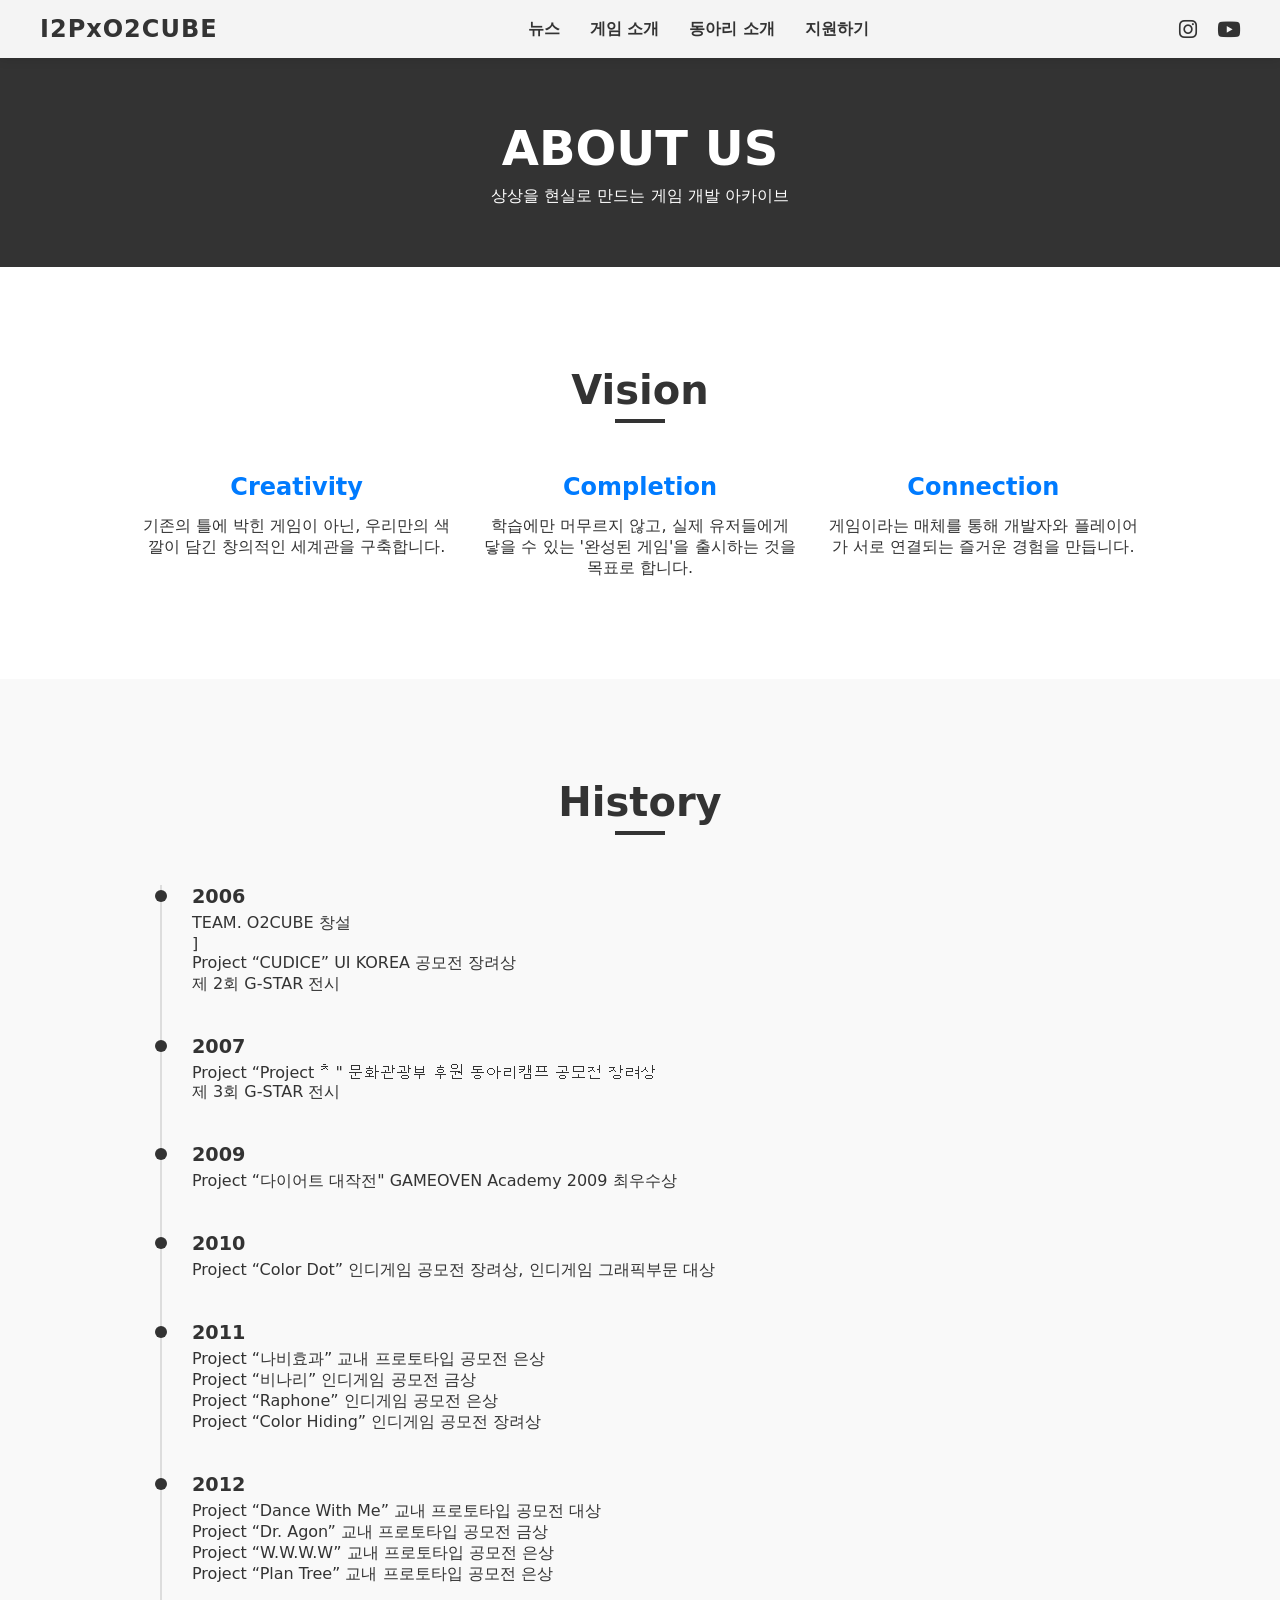
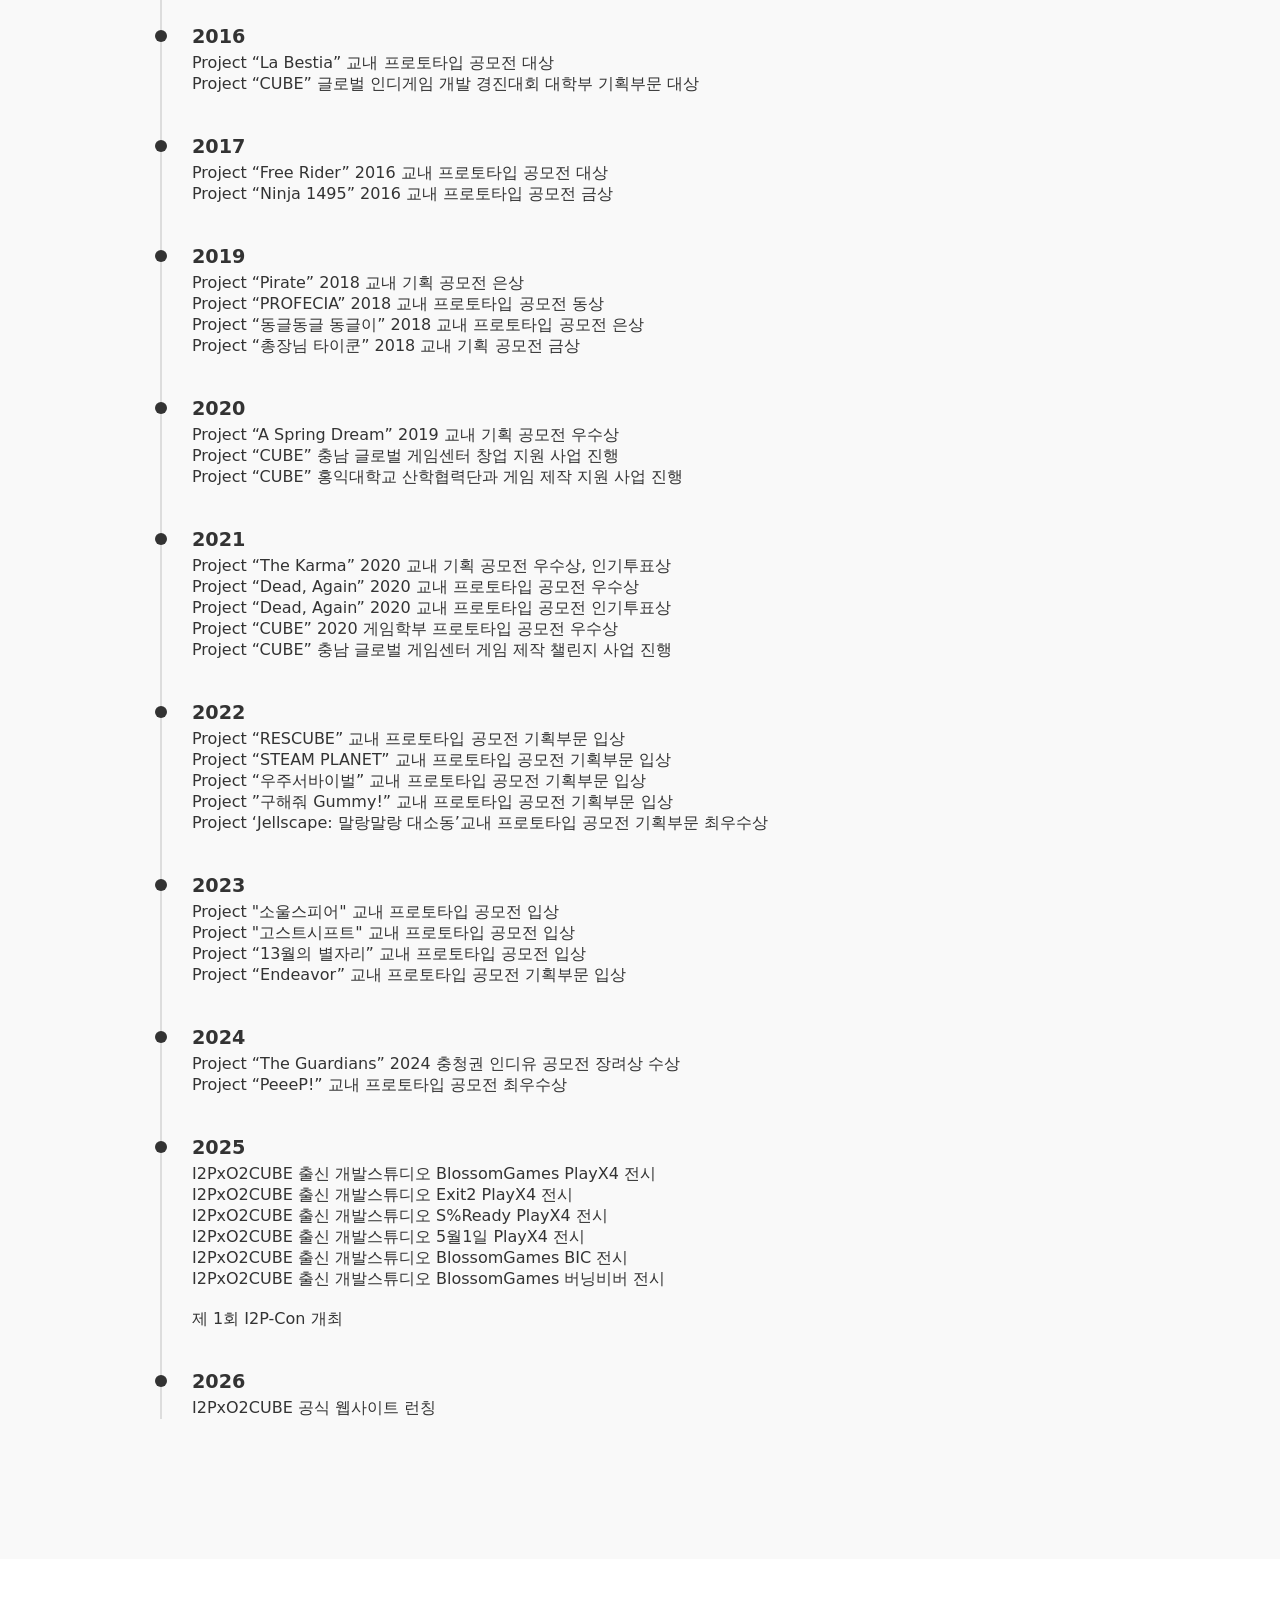
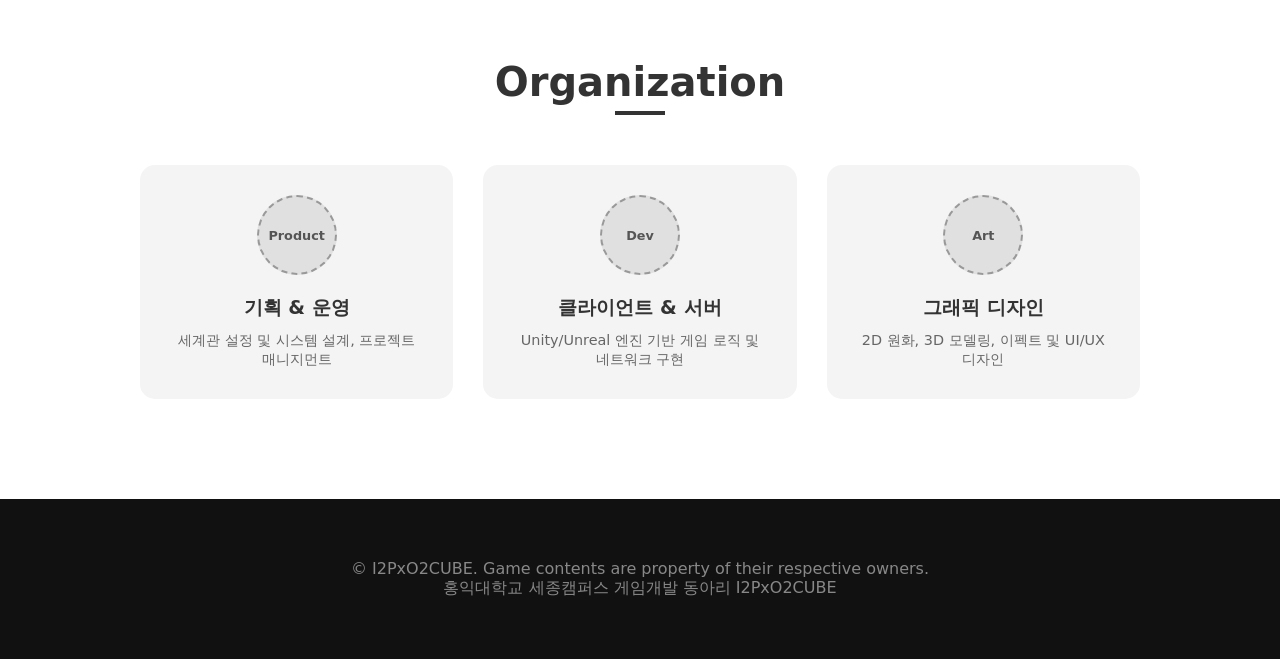
==== about.html @ 40e36ed2 "ver 1.0.0 첫 커밋 ㅎㅎ 야옹~ ฅ^•ﻌ•^ฅ" ====
<!DOCTYPE html>
<html lang="ko">
<head>
    <link rel="stylesheet" href="https://cdnjs.cloudflare.com/ajax/libs/font-awesome/6.4.0/css/all.min.css">
    <meta charset="UTF-8">
    <meta name="viewport" content="width=device-width, initial-scale=1.0">
    <title>I2PxO2CUBE - 동아리 소개</title>
    <link rel="stylesheet" href="style.css">
</head>
<body>

    <header id="main-header" class="scrolled">
        <div class="logo"><a href="index.html">I2PxO2CUBE</a></div>
        <ul class="gnb">
            <li><a href="news.html">뉴스</a></li>
            <li><a href="games.html">게임 소개</a></li>
            <li><a href="about.html" class="active">동아리 소개</a></li>
            <li><a href="apply.html">지원하기</a></li>
        </ul>
        <div class="user-menu">
            <a href="https://www.instagram.com/i2p_o2cube/" target="_blank" class="sns-icon">
                    <i class="fa-brands fa-instagram"></i>
                </a>
                <a href="https://www.youtube.com/@I2PXO2CUBE" target="_blank" class="sns-icon">
                    <i class="fa-brands fa-youtube"></i>
                </a>
            </div>
    </header>

    <div class="page-header about-bg">
        <h1>ABOUT US</h1>
        <p>상상을 현실로 만드는 게임 개발 아카이브</p>
    </div>

    <section class="about-section">
        <div class="about-container">
            <h2 class="sub-title">Vision</h2>
            <div class="vision-box">
                <div class="vision-item">
                    <h3>Creativity</h3>
                    <p>기존의 틀에 박힌 게임이 아닌, 우리만의 색깔이 담긴 창의적인 세계관을 구축합니다.</p>
                </div>
                <div class="vision-item">
                    <h3>Completion</h3>
                    <p>학습에만 머무르지 않고, 실제 유저들에게 닿을 수 있는 '완성된 게임'을 출시하는 것을 목표로 합니다.</p>
                </div>
                <div class="vision-item">
                    <h3>Connection</h3>
                    <p>게임이라는 매체를 통해 개발자와 플레이어가 서로 연결되는 즐거운 경험을 만듭니다.</p>
                </div>
            </div>
        </div>
    </section>

    <section class="about-section gray-bg">
        <div class="about-container">
            <h2 class="sub-title">History</h2>
            <div class="timeline">
                <div class="history-item">
                    <span class="year">2006</span>
                    <p>TEAM. O2CUBE 창설</p>]
                    <p>Project “CUDICE” UI KOREA 공모전 장려상</p>
                    <p>제 2회 G-STAR 전시</p>
                </div>
                <div class="history-item">
                    <span class="year">2007</span>
                    <p>Project “Project ᄎ" 문화관광부 후원 동아리캠프 공모전 장려상</p>
                    <p>제 3회 G-STAR 전시</p>
                </div>
                <div class="history-item">
                    <span class="year">2009</span>
                    <p>Project “다이어트 대작전" GAMEOVEN Academy 2009 최우수상</p>
                </div>
                <div class="history-item">
                    <span class="year">2010</span>
                    <p>Project “Color Dot” 인디게임 공모전 장려상, 인디게임 그래픽부문 대상</p>
                </div>
                <div class="history-item">
                    <span class="year">2011</span>
                    <p>Project “나비효과” 교내 프로토타입 공모전 은상</p>
                    <p>Project “비나리” 인디게임 공모전 금상</p>
                    <p>Project “Raphone” 인디게임 공모전 은상</p>
                    <p>Project “Color Hiding” 인디게임 공모전 장려상</p>
                </div>
                <div class="history-item">
                    <span class="year">2012</span>
                    <p>Project “Dance With Me” 교내 프로토타입 공모전 대상</p>
                    <p>Project “Dr. Agon” 교내 프로토타입 공모전 금상</p>
                    <p>Project “W.W.W.W” 교내 프로토타입 공모전 은상</p>
                    <p>Project “Plan Tree” 교내 프로토타입 공모전 은상</p>
                </div>
                <div class="history-item">
                    <span class="year">2016</span>
                    <p>Project “La Bestia” 교내 프로토타입 공모전 대상</p>
                    <p>Project “CUBE” 글로벌 인디게임 개발 경진대회 대학부 기획부문 대상</p>
                </div>
                <div class="history-item">
                    <span class="year">2017</span>
                    <p>Project “Free Rider” 2016 교내 프로토타입 공모전 대상</p>
                    <p>Project “Ninja 1495” 2016 교내 프로토타입 공모전 금상</p>
                </div>
                <div class="history-item">
                    <span class="year">2019</span>
                    <p>Project “Pirate” 2018 교내 기획 공모전 은상</p>
                    <p>Project “PROFECIA” 2018 교내 프로토타입 공모전 동상</p>
                    <p>Project “동글동글 동글이” 2018 교내 프로토타입 공모전 은상</p>
                    <p>Project “총장님 타이쿤” 2018 교내 기획 공모전 금상</p>
                </div>
                <div class="history-item">
                    <span class="year">2020</span>
                    <p>Project “A Spring Dream” 2019 교내 기획 공모전 우수상</p>
                    <p>Project “CUBE” 충남 글로벌 게임센터 창업 지원 사업 진행</p>
                    <p>Project “CUBE” 홍익대학교 산학협력단과 게임 제작 지원 사업 진행</p>
                </div>
                <div class="history-item">
                    <span class="year">2021</span>
                    <p>Project “The Karma” 2020 교내 기획 공모전 우수상, 인기투표상</p>
                    <p>Project “Dead, Again” 2020 교내 프로토타입 공모전 우수상</p>
                    <p>Project “Dead, Again” 2020 교내 프로토타입 공모전 인기투표상</p>
                    <p>Project “CUBE” 2020 게임학부 프로토타입 공모전 우수상</p>
                    <p>Project “CUBE” 충남 글로벌 게임센터 게임 제작 챌린지 사업 진행</p>
                </div>
                <div class="history-item">
                    <span class="year">2022</span>
                    <p>Project “RESCUBE” 교내 프로토타입 공모전 기획부문 입상</p>
                    <p>Project “STEAM PLANET” 교내 프로토타입 공모전 기획부문 입상</p>
                    <p>Project “우주서바이벌” 교내 프로토타입 공모전 기획부문 입상</p>
                    <p>Project ”구해줘 Gummy!” 교내 프로토타입 공모전 기획부문 입상</p>
                    <p>Project ‘Jellscape: 말랑말랑 대소동’교내 프로토타입 공모전 기획부문 최우수상</p>
                </div>
                <div class="history-item">
                    <span class="year">2023</span>
                    <p>Project "소울스피어" 교내 프로토타입 공모전 입상</p>
                    <p>Project "고스트시프트" 교내 프로토타입 공모전 입상</p>
                    <p>Project “13월의 별자리” 교내 프로토타입 공모전 입상</p>
                    <p>Project “Endeavor” 교내 프로토타입 공모전 기획부문 입상</p>
                </div>
                <div class="history-item">
                    <span class="year">2024</span>
                    <p>Project “The Guardians” 2024 충청권 인디유 공모전 장려상 수상</p>
                    <p>Project “PeeeP!” 교내 프로토타입 공모전 최우수상</p>
                </div>
                <div class="history-item">
                    <span class="year">2025</span>
                    <p>I2PxO2CUBE 출신 개발스튜디오 BlossomGames PlayX4 전시</p>
                    <p>I2PxO2CUBE 출신 개발스튜디오 Exit2 PlayX4 전시</p>
                    <p>I2PxO2CUBE 출신 개발스튜디오 S%Ready PlayX4 전시</p>
                    <p>I2PxO2CUBE 출신 개발스튜디오 5월1일 PlayX4 전시</p>
                    <p>I2PxO2CUBE 출신 개발스튜디오 BlossomGames BIC 전시</p>
                    <p>I2PxO2CUBE 출신 개발스튜디오 BlossomGames 버닝비버 전시</p>
                    <br>
                    <p>제 1회 I2P-Con 개최</p>
                </div>
                <div class="history-item">
                    <span class="year">2026</span>
                    <p>I2PxO2CUBE 공식 웹사이트 런칭</p>
                </div>
            </div>
        </div>
    </section>

    <section class="about-section">
        <div class="about-container">
            <h2 class="sub-title">Organization</h2>
            <div class="team-grid">
                <div class="team-card">
                    <div class="img-placeholder team-img">Product</div>
                    <h4>기획 & 운영</h4>
                    <p>세계관 설정 및 시스템 설계, 프로젝트 매니지먼트</p>
                </div>
                <div class="team-card">
                    <div class="img-placeholder team-img">Dev</div>
                    <h4>클라이언트 & 서버</h4>
                    <p>Unity/Unreal 엔진 기반 게임 로직 및 네트워크 구현</p>
                </div>
                <div class="team-card">
                    <div class="img-placeholder team-img">Art</div>
                    <h4>그래픽 디자인</h4>
                    <p>2D 원화, 3D 모델링, 이펙트 및 UI/UX 디자인</p>
                </div>
            </div>
        </div>
    </section>

    <footer>
        <p>&copy; I2PxO2CUBE. Game contents are property of their respective owners.</p>
        <p>홍익대학교 세종캠퍼스 게임개발 동아리 I2PxO2CUBE</p>
    </footer>

    <script src="script.js"></script>
</body>
</html>
---- style.css ----
/* [기본 설정: 폰트와 여백 초기화] */
* {
    margin: 0;
    padding: 0;
    box-sizing: border-box;
    font-family: 'Pretendard', -apple-system, BlinkMacSystemFont, system-ui, Roboto, sans-serif;
}

body {
    background-color: #f4f4f4;
    color: #333;
    overflow-x: hidden;
}

a { text-decoration: none; color: inherit; }
ul { list-style: none; }

/* [유틸리티: 이미지 홀더 스타일] */
.img-placeholder {
    background-color: #e0e0e0;
    border: 2px dashed #999;
    color: #555;
    display: flex;
    justify-content: center;
    align-items: center;
    text-align: center;
    font-weight: bold;
    font-size: 1.1rem;
    position: relative;
    overflow: hidden;
}

/* [헤더 네비게이션] */
header {
    position: fixed;
    top: 0;
    left: 0;
    width: 100%;
    padding: 20px 40px;
    z-index: 1000;
    display: flex;
    justify-content: space-between;
    align-items: center;
    transition: all 0.3s ease;
    color: white; /* 초기 상태: 흰색 글씨 */
}

/* 스크롤 되었을 때 JS가 붙여줄 클래스 */
header.scrolled {
    background-color: rgba(255, 255, 255, 0.95);
    color: #333; /* 스크롤 후: 검은 글씨 */
    box-shadow: 0 2px 10px rgba(0,0,0,0.1);
    padding: 15px 40px;
}

.logo {
    font-size: 1.5rem;
    font-weight: 900;
    letter-spacing: 1px;
}

.gnb {
    display: flex;
    gap: 30px;
}

.gnb li a {
    font-weight: 600;
    font-size: 1rem;
    transition: opacity 0.3s;
}
.gnb li a:hover { opacity: 0.7; }

/* [메인 히어로 섹션] */
.hero-section {
    width: 100%;
    aspect-ratio: 1920 / 1080;
    height: 100vh;
    position: relative;
}

.hero-bg {
    width: 100%;
    height: 100%;
    background-color: #333; /* 임시 배경색 */
    border: none;
}

.hero-content {
    position: absolute;
    bottom: 100px;
    left: 60px;
    color: white;
    text-shadow: 0 2px 10px rgba(0,0,0,0.5);
    z-index: 10;
}

.hero-title {
    font-size: 4rem;
    font-weight: 800;
    margin-bottom: 20px;
    line-height: 1.1;
}

.hero-desc {
    font-size: 1.5rem;
    margin-bottom: 40px;
    font-weight: 300;
}

/* [뉴스 섹션] */
.news-section {
    padding: 80px 60px;
    max-width: 1400px;
    margin: 0 auto;
}

.section-header {
    display: flex;
    justify-content: space-between;
    align-items: flex-end;
    margin-bottom: 40px;
}

.section-title {
    font-size: 2.5rem;
    font-weight: 700;
}

.more-btn {
    font-size: 1rem;
    font-weight: 600;
    border-bottom: 2px solid currentColor;
    padding-bottom: 2px;
}

.news-grid {
    display: grid;
    grid-template-columns: repeat(3, 1fr);
    gap: 30px;
}

.news-card {
    background: white;
    border-radius: 12px;
    overflow: hidden;
    box-shadow: 0 4px 15px rgba(0,0,0,0.05);
    transition: transform 0.3s;
    cursor: pointer;
}
.news-card:hover {
    transform: translateY(-10px);
}

.news-thumb {
    width: 100%;
    height: 200px;
}

.news-info {
    padding: 20px;
}

.news-cat {
    font-size: 0.8rem;
    color: #007bff;
    font-weight: 700;
    text-transform: uppercase;
    margin-bottom: 8px;
}

.news-title {
    font-size: 1.2rem;
    font-weight: 700;
    margin-bottom: 10px;
    line-height: 1.4;
}

.news-date {
    font-size: 0.9rem;
    color: #888;
}

/* [게임 쇼케이스 섹션] */
.games-section {
    background-color: #fff;
    padding: 80px 60px;
}

.games-slider {
    display: flex;
    gap: 20px;
    overflow-x: auto;
    padding-bottom: 20px;
}

.game-banner {
    min-width: 400px;
    height: 500px;
    border-radius: 16px;
    position: relative;
    flex-shrink: 0;
}

/* [푸터] */
footer {
    background-color: #111;
    color: #888;
    padding: 60px;
    text-align: center;
}

/* =========================================
   [뉴스 페이지 전용 스타일] (아래 내용을 추가하세요)
   ========================================= */

/* 페이지 상단 타이틀 영역 */
.page-header {
    background-color: #333; /* 임시 배경색 (나중에 이미지로 교체 가능) */
    color: white;
    padding: 120px 20px 60px; /* 헤더 높이만큼 위쪽 여백 */
    text-align: center;
}

.page-header h1 {
    font-size: 3rem;
    margin-bottom: 10px;
}

.news-container {
    max-width: 1000px;
    margin: 0 auto; /* 가운데 정렬 */
    padding: 60px 20px;
}

/* 탭 버튼 스타일 */
.news-tabs {
    display: flex;
    justify-content: center;
    gap: 10px;
    margin-bottom: 40px;
}

.tab-btn {
    padding: 10px 25px;
    border: 1px solid #ddd;
    background: white;
    border-radius: 30px;
    cursor: pointer;
    font-size: 1rem;
    font-weight: 600;
    transition: all 0.3s;
}

.tab-btn:hover {
    background-color: #f0f0f0;
}

/* 선택된 탭 강조 (파란색) */
.tab-btn.active {
    background-color: #333;
    color: white;
    border-color: #333;
}

/* 뉴스 리스트 스타일 */
.news-list {
    display: flex;
    flex-direction: column;
    gap: 20px;
}

.news-item {
    display: flex;
    background: white;
    border-radius: 12px;
    overflow: hidden;
    box-shadow: 0 2px 8px rgba(0,0,0,0.05);
    transition: transform 0.2s;
    cursor: pointer;
}

.news-item:hover {
    transform: translateY(-5px); /* 호버 시 살짝 뜸 */
}

.news-thumb-small {
    width: 280px;
    height: 180px;
    flex-shrink: 0; /* 이미지 크기 고정 */
}

.news-content {
    padding: 25px;
    display: flex;
    flex-direction: column;
    justify-content: center;
    flex-grow: 1;
}

.news-tag {
    font-size: 0.8rem;
    color: #007bff;
    font-weight: 700;
    margin-bottom: 5px;
}

.news-subject {
    font-size: 1.3rem;
    margin-bottom: 10px;
    color: #222;
}

.news-desc {
    color: #666;
    font-size: 0.95rem;
    margin-bottom: 15px;
    line-height: 1.4;
    /* 두 줄 이상 넘어가면 ... 처리 */
    overflow: hidden;
    text-overflow: ellipsis;
    display: -webkit-box;
    /*-webkit-line-clamp: 2;*/
    -webkit-box-orient: vertical;
}

.news-date {
    font-size: 0.85rem;
    color: #999;
    margin-top: auto; /* 날짜를 바닥에 붙임 */
}

/* 모바일 대응 (화면이 작아지면 세로로 배치) */
@media (max-width: 768px) {
    .news-item {
        flex-direction: column;
    }
    .news-thumb-small {
        width: 100%;
        height: 200px;
    }
}

/* =========================================
   [게임 소개 페이지 전용 스타일]
   ========================================= */

.games-container {
    max-width: 1200px;
    margin: 0 auto;
    padding: 80px 20px;
    display: flex;
    flex-direction: column;
    gap: 100px; /* 카드 사이 간격 */
}

.game-big-card {
    display: flex;
    align-items: center;
    gap: 50px;
    background: white;
    border-radius: 20px;
    overflow: hidden;
    padding: 40px;
    box-shadow: 0 10px 30px rgba(0,0,0,0.05);
}

/* 짝수 번째 카드는 좌우 반전 (호요버스 스타일) */
.game-big-card.reverse {
    flex-direction: row-reverse;
}

.game-card-img {
    /* 사용자가 선호하는 세로 크기를 유지하기 위해 높이 지정 */
    height: 400px; 
    /* 16:9 비율에 맞춰 가로 길이를 자동 계산 */
    aspect-ratio: 16 / 9; 
    flex-shrink: 0; /* 비율 유지를 위해 크기가 줄어들지 않도록 설정 */
    overflow: hidden;
    border-radius: 15px;
    background-color: #eee;
}
.game-actual-img {
    width: 100%;
    height: 100%;
    object-fit: cover; /* 이미지가 비율에 맞게 꽉 차도록 설정 */
    object-position: center;
}
.game-card-info {
    flex: 1;
}

.game-card-tag {
    color: #007bff;
    font-weight: 800;
    font-size: 0.9rem;
    margin-bottom: 10px;
}

.game-card-title {
    font-size: 2.5rem;
    font-weight: 800;
    margin-bottom: 20px;
}

.game-card-desc {
    font-size: 1.1rem;
    color: #555;
    line-height: 1.6;
    margin-bottom: 30px;
}

/* 버튼 공통 스타일 */
.game-card-btns {
    display: flex;
    gap: 15px;
}

.btn-primary, .btn-secondary {
    padding: 12px 30px;
    border-radius: 5px;
    font-weight: 700;
    transition: 0.3s;
}

.btn-primary {
    background-color: #333;
    color: white;
}

.btn-primary:hover {
    background-color: #000;
}

.btn-secondary {
    border: 1px solid #333;
    color: #333;
}

.btn-secondary:hover {
    background-color: #f4f4f4;
}

/* 모바일 대응 */
@media (max-width: 968px) {
    .game-big-card, .game-big-card.reverse {
        flex-direction: column;
        padding: 20px;
    }
    .game-card-img {
        width: 100%;
        height: 250px;
    }
}

/* =========================================
   [동아리 소개 페이지 전용 스타일]
   ========================================= */

.about-section {
    padding: 100px 20px;
    background-color: white;
}

.about-container {
    max-width: 1000px;
    margin: 0 auto;
    text-align: center;
}

.sub-title {
    font-size: 2.5rem;
    font-weight: 800;
    margin-bottom: 60px;
    position: relative;
    display: inline-block;
}

.sub-title::after {
    content: '';
    position: absolute;
    bottom: -10px;
    left: 50%;
    transform: translateX(-50%);
    width: 50px;
    height: 4px;
    background-color: #333;
}

.gray-bg { background-color: #f9f9f9; }

/* 비전 아이템 */
.vision-box {
    display: grid;
    grid-template-columns: repeat(3, 1fr);
    gap: 30px;
}

.vision-item h3 {
    font-size: 1.5rem;
    margin-bottom: 15px;
    color: #007bff;
}

/* 타임라인 연혁 */
.timeline {
    text-align: left;
    border-left: 2px solid #ddd;
    padding-left: 30px;
    margin-left: 20px;
}

.history-item {
    margin-bottom: 40px;
    position: relative;
}

.history-item::before {
    content: '';
    position: absolute;
    left: -37px;
    top: 5px;
    width: 12px;
    height: 12px;
    background: #333;
    border-radius: 50%;
}

.year {
    font-weight: 900;
    font-size: 1.2rem;
    display: block;
    margin-bottom: 5px;
}

/* 팀 그리드 */
.team-grid {
    display: grid;
    grid-template-columns: repeat(3, 1fr);
    gap: 30px;
}

.team-card {
    background: #f4f4f4;
    padding: 30px;
    border-radius: 15px;
}

.team-img {
    width: 80px;
    height: 80px;
    border-radius: 50%;
    margin: 0 auto 20px;
    font-size: 0.8rem;
}

.team-card h4 {
    font-size: 1.2rem;
    margin-bottom: 10px;
}

.team-card p {
    font-size: 0.9rem;
    color: #666;
}

/* 모바일 대응 */
@media (max-width: 768px) {
    .vision-box, .team-grid {
        grid-template-columns: 1fr;
    }
}

/* =========================================
   [지원하기 페이지 전용 스타일]
   ========================================= */

.apply-container {
    padding: 80px 20px;
    background-color: #f4f7f9;
}

.apply-box {
    max-width: 800px;
    margin: 0 auto;
    background: white;
    padding: 50px;
    border-radius: 20px;
    box-shadow: 0 15px 40px rgba(0,0,0,0.08);
}

.form-section {
    margin-bottom: 40px;
}

.form-title {
    font-size: 1.5rem;
    font-weight: 700;
    margin-bottom: 20px;
    padding-bottom: 10px;
    border-bottom: 2px solid #eee;
}

.input-group {
    margin-bottom: 20px;
    display: flex;
    flex-direction: column;
    text-align: left;
}

.input-group label {
    font-weight: 600;
    margin-bottom: 8px;
    font-size: 0.95rem;
}

.input-group input, 
.input-group textarea {
    padding: 12px 15px;
    border: 1px solid #ddd;
    border-radius: 8px;
    font-size: 1rem;
    transition: border-color 0.3s;
}

.input-group input:focus, 
.input-group textarea:focus {
    outline: none;
    border-color: #007bff;
}

.input-row {
    display: grid;
    grid-template-columns: 1fr 1fr;
    gap: 20px;
}

/* 라디오 버튼 스타일 */
.radio-group {
    display: flex;
    gap: 20px;
}

.radio-item {
    cursor: pointer;
    display: flex;
    align-items: center;
    gap: 8px;
    font-weight: 500;
}

.submit-btn {
    width: 100%;
    padding: 18px;
    background-color: #333;
    color: white;
    border: none;
    border-radius: 10px;
    font-size: 1.1rem;
    font-weight: 700;
    cursor: pointer;
    transition: background 0.3s;
}

.submit-btn:hover {
    background-color: #000;
}
/* [뷰 전환 컨트롤 스타일] */
.view-controls {
    max-width: 1200px;
    margin: 30px auto 0;
    padding: 0 20px;
    display: flex;
    justify-content: flex-end; /* 오른쪽 정렬 */
}

.toggle-container {
    background: #e0e0e0;
    padding: 5px;
    border-radius: 10px;
    display: flex;
    gap: 5px;
}

.view-btn {
    padding: 8px 20px;
    border: none;
    background: transparent;
    border-radius: 7px;
    font-weight: 700;
    cursor: pointer;
    transition: all 0.3s;
}

.view-btn.active {
    background: white;
    box-shadow: 0 2px 5px rgba(0,0,0,0.1);
}

/* [간략 보기(그리드 모드) 전용 스타일] */
/* container에 grid-mode 클래스가 붙었을 때 적용됩니다 */
.games-container.grid-mode {
    display: grid;
    grid-template-columns: repeat(4, 1fr); /* 4열 구성 */
    gap: 20px;
    padding-top: 40px;
}

/* 그리드 모드일 때 카드의 변화 */
.games-container.grid-mode .game-big-card {
    flex-direction: column; /* 세로 배치 */
    padding: 0;
    gap: 0;
    background: white;
    border-radius: 12px;
    box-shadow: 0 4px 10px rgba(0,0,0,0.05);
    cursor: pointer;
}
/* [간략 보기] 그리드 모드 이미지 영역 */
.games-container.grid-mode .game-card-img {
    width: 100%;
    /* 가로 길이에 맞춰 세로를 1:1로 고정 */
    aspect-ratio: 1 / 1; 
    height: auto; /* 기존의 고정 height(350px)를 무효화 */
    border-radius: 12px 12px 0 0;
}
.games-container.grid-mode .game-card-info {
    padding: 15px;
}

.games-container.grid-mode .game-card-title {
    font-size: 1.1rem; /* 제목 크기 축소 */
    margin-bottom: 5px;
}

.games-container.grid-mode .game-card-desc,
.games-container.grid-mode .game-card-btns {
    display: none; /* 간략 보기에서는 설명과 버튼 숨김 (이미지 느낌 강조) */
}

/* [메인 뉴스 카드 스타일 보완] */
.news-thumb-wrapper {
    width: 100%;
    height: 200px;
    overflow: hidden;
    background-color: #eee;
}

.news-thumb-img {
    width: 100%;
    height: 100%;
    object-fit: cover; /* 이미지가 박스를 꽉 채우도록 */
    transition: transform 0.3s;
}

.news-card:hover .news-thumb-img {
    transform: scale(1.05); /* 호버 시 확대 효과 */
}

/* [메인 게임 슬라이더 스타일 보완] */
.game-banner {
    /* 기존 스타일 유지하되, relative 포지션 필수 */
    position: relative; 
    min-width: 300px; /* 슬라이더에서 최소 너비 */
    height: 450px;
    border-radius: 16px;
    overflow: hidden;
    cursor: pointer;
    flex-shrink: 0;
    margin-right: 20px; /* 카드 사이 간격 */
}

.game-banner-bg {
    width: 100%;
    height: 100%;
    object-fit: cover; /* 배경 이미지처럼 꽉 차게 */
    transition: transform 0.5s;
}

.game-banner:hover .game-banner-bg {
    transform: scale(1.03);
}

.game-overlay {
    position: absolute;
    bottom: 0;
    left: 0;
    width: 100%;
    padding: 30px 20px;
    background: linear-gradient(to top, rgba(0,0,0,0.9), transparent); /* 글씨 잘 보이게 그라데이션 */
    color: white;
    z-index: 2;
    pointer-events: none; /* 오버레이가 클릭 방해하지 않도록 */
}

.game-overlay h3 {
    font-size: 1.4rem;
    margin-bottom: 5px;
    font-weight: 700;
}

.game-overlay p {
    font-size: 0.9rem;
    opacity: 0.8;
}
/* 우측 상단 유저 메뉴 (SNS + 언어) 정렬 */
.user-menu {
    display: flex;
    align-items: center;
    gap: 20px; /* 아이콘 사이 간격 */
}

/* SNS 아이콘 스타일 */
.sns-icon {
    font-size: 1.3rem; /* 아이콘 크기 */
    color: inherit;    /* 부모(헤더) 색상 따라감 */
    transition: color 0.3s, transform 0.3s;
    display: flex;     /* 아이콘 수직 중앙 정렬 */
    align-items: center;
}

.sns-icon:hover {
    color: #ddd;         /* 마우스 올렸을 때 색상 */
    transform: scale(1.1); /* 살짝 커지는 효과 */
}
/* 모바일 대응 */
@media (max-width: 600px) {
    .apply-box { padding: 30px 20px; }
    .input-row { grid-template-columns: 1fr; }
    .radio-group { flex-direction: column; gap: 10px; }
}
/* 모바일에서는 2열로 변경 */
@media (max-width: 768px) {
    .games-container.grid-mode {
        grid-template-columns: repeat(2, 1fr);
    }
}
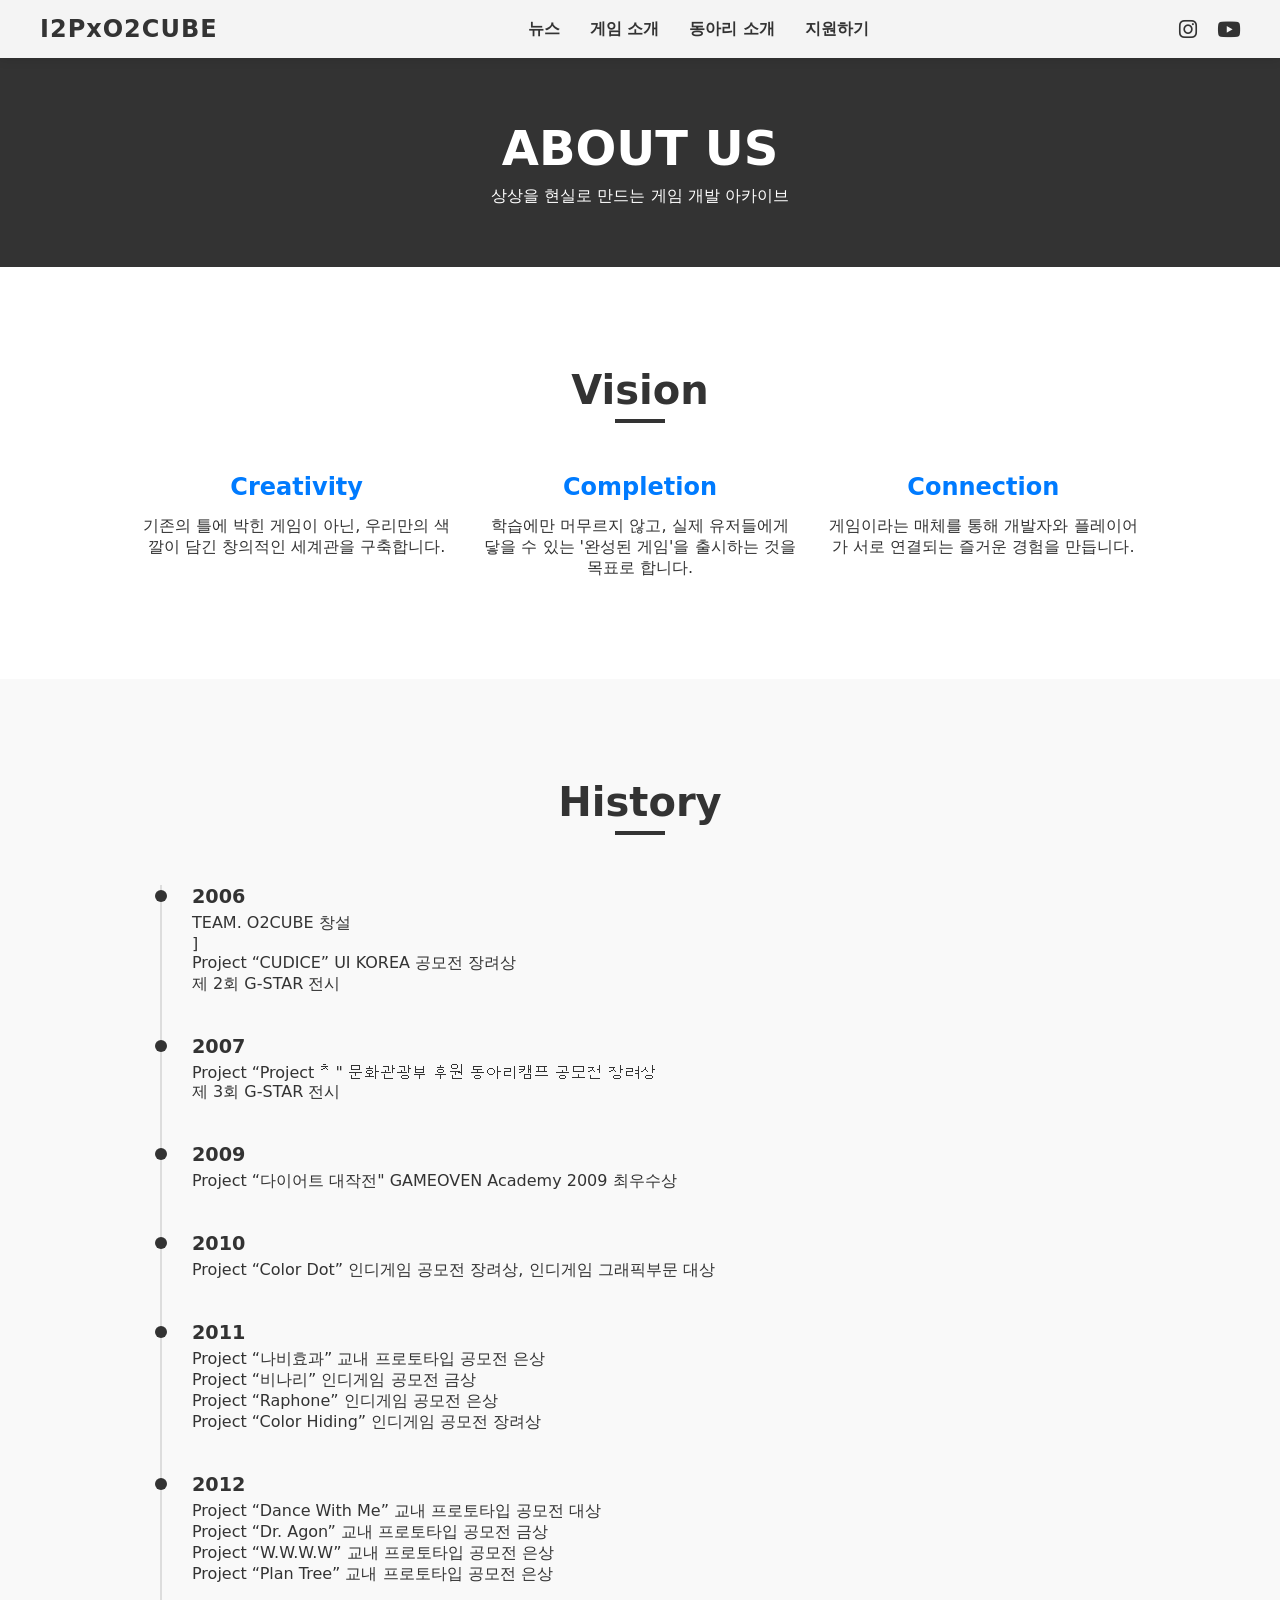
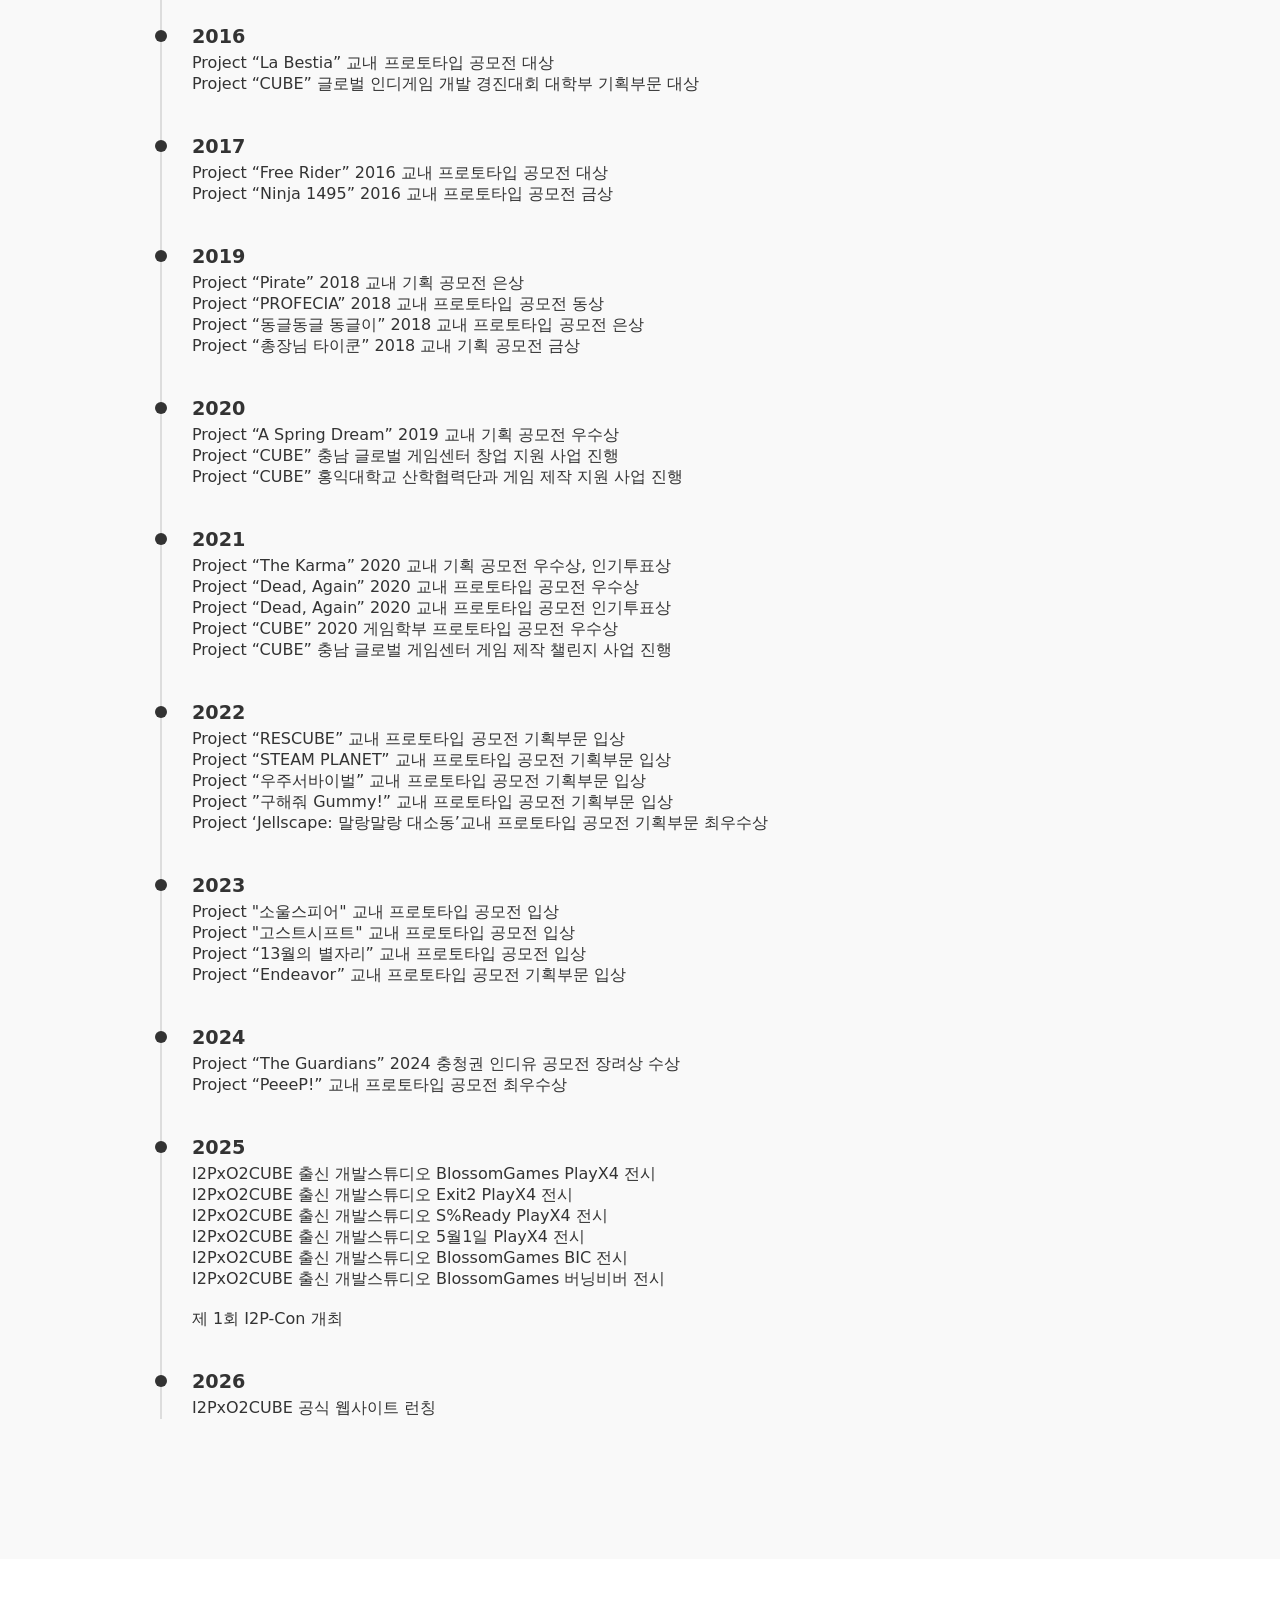
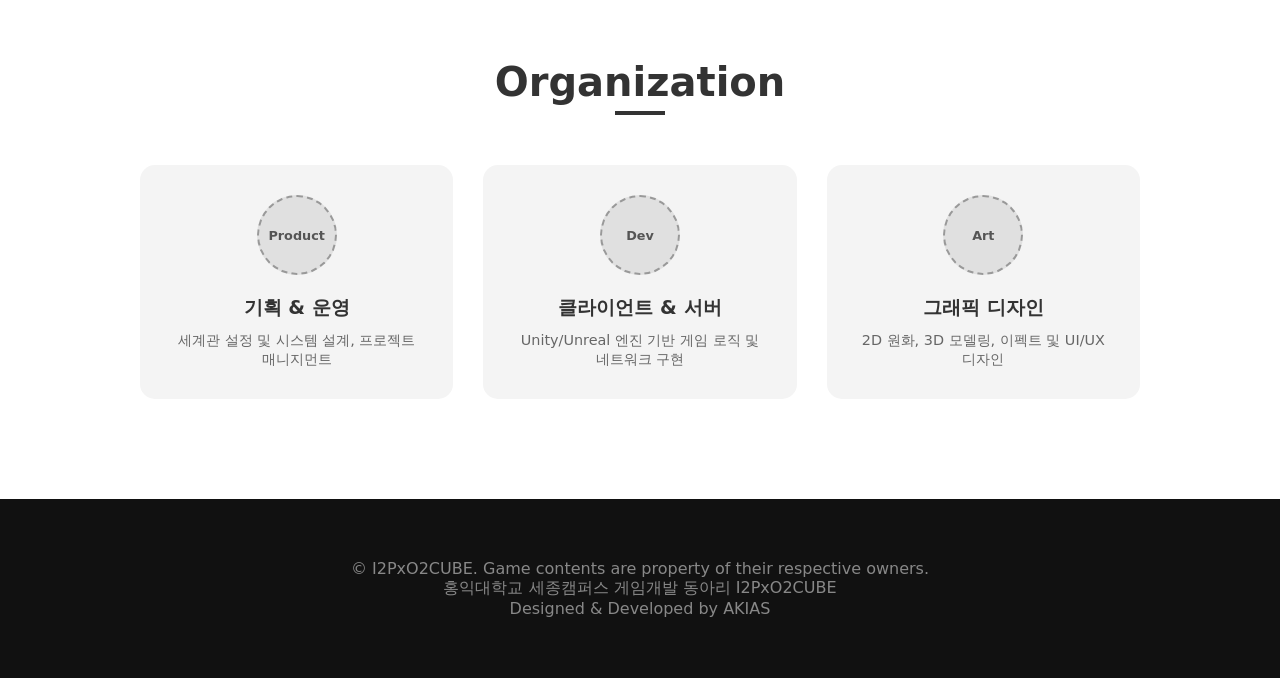
==== commit 15c1edba: "ver 1.0.3(Hotfix) 뉴스 오류 핫픽스 업데이트" ====
--- a/about.html
+++ b/about.html
@@ -185,6 +185,7 @@
     <footer>
         <p>&copy; I2PxO2CUBE. Game contents are property of their respective owners.</p>
         <p>홍익대학교 세종캠퍼스 게임개발 동아리 I2PxO2CUBE</p>
+        <p>Designed & Developed by AKIAS</p>
     </footer>
 
     <script src="script.js"></script>
--- a/style.css
+++ b/style.css
@@ -823,6 +823,30 @@
     color: #ddd;         /* 마우스 올렸을 때 색상 */
     transform: scale(1.1); /* 살짝 커지는 효과 */
 }
+
+/* style.css 추가 */
+
+/* 구글 폼 바로가기 버튼 스타일 */
+.btn-apply-google {
+    display: inline-flex;
+    align-items: center;
+    justify-content: center;
+    background-color: #333;
+    color: white;
+    padding: 20px 50px;
+    font-size: 1.3rem;
+    font-weight: 700;
+    border-radius: 50px; /* 둥근 알약 모양 */
+    text-decoration: none;
+    transition: all 0.3s ease;
+    box-shadow: 0 10px 20px rgba(0,0,0,0.1); /* 그림자 효과 */
+}
+
+.btn-apply-google:hover {
+    background-color: #007bff; /* 마우스 올리면 파란색 */
+    transform: translateY(-3px); /* 살짝 위로 뜸 */
+    box-shadow: 0 15px 30px rgba(0,123,255,0.3); /* 파란 그림자 */
+}
 /* 모바일 대응 */
 @media (max-width: 600px) {
     .apply-box { padding: 30px 20px; }
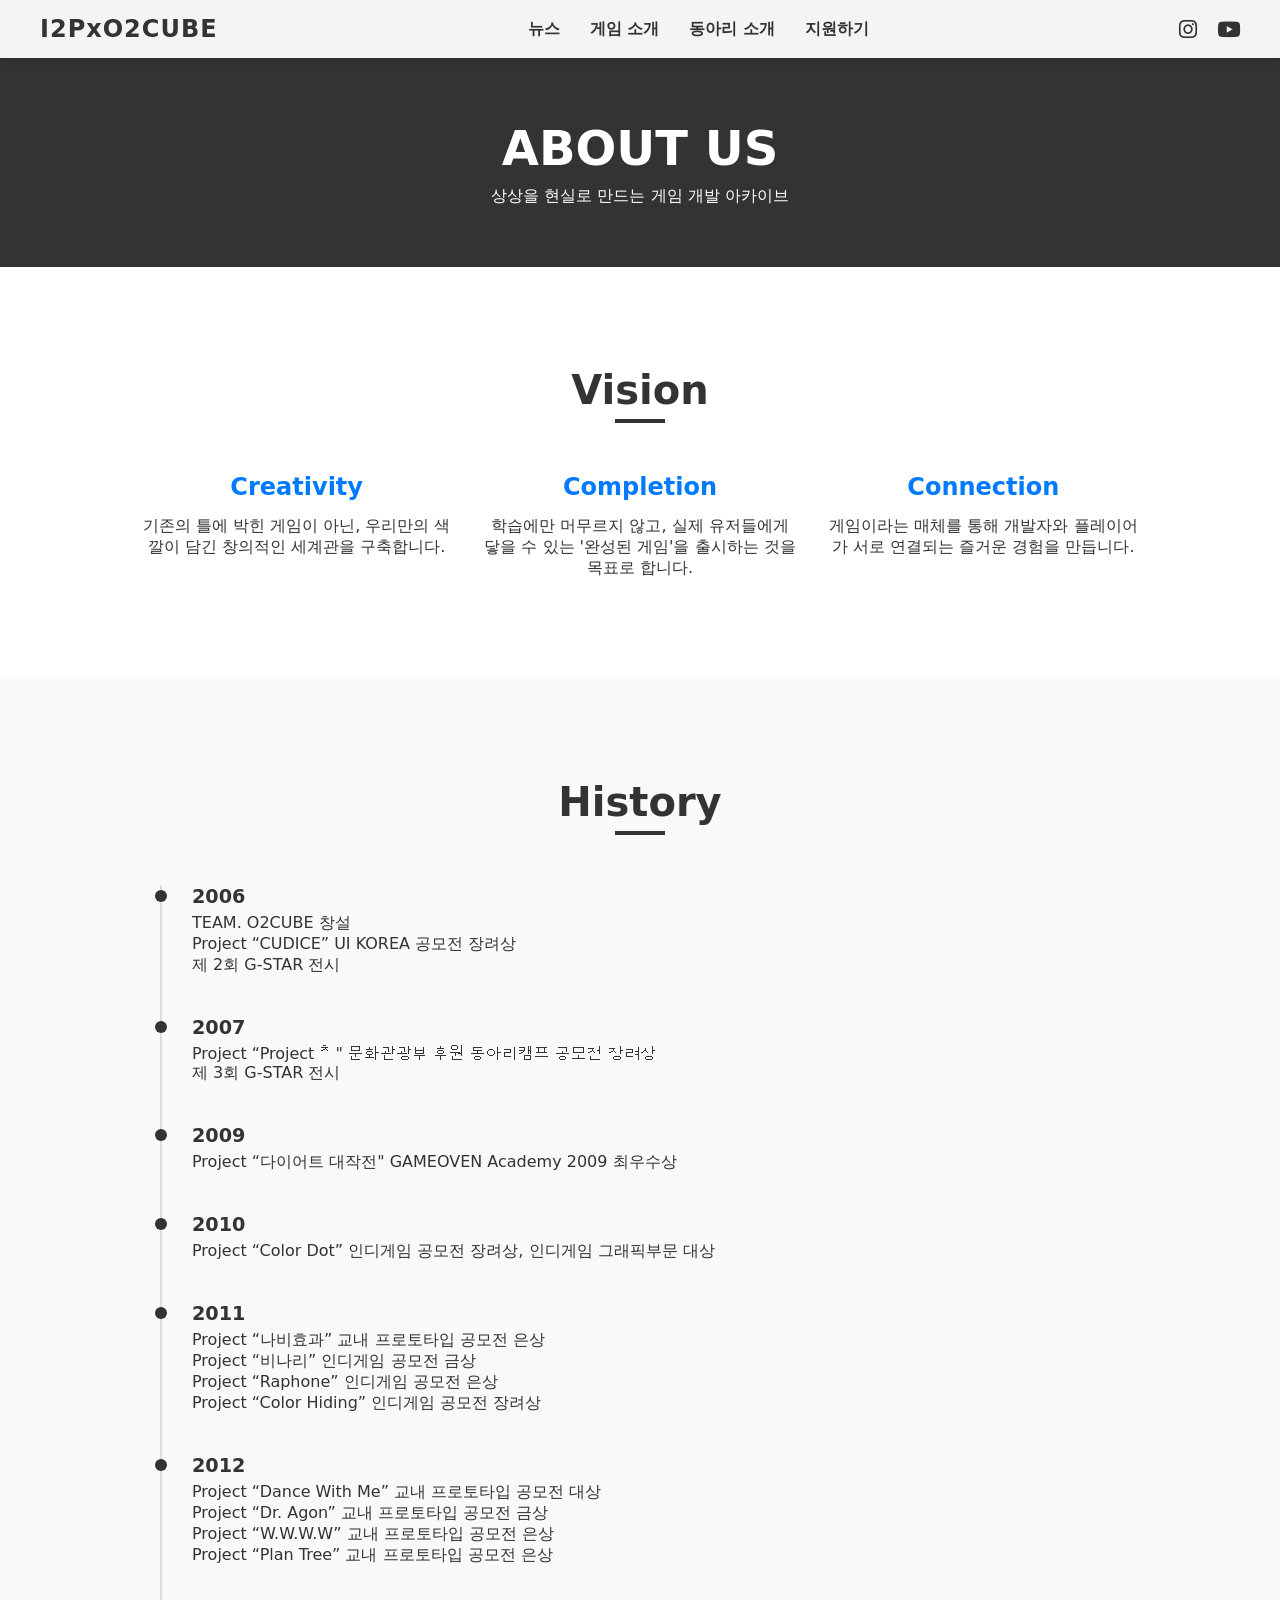
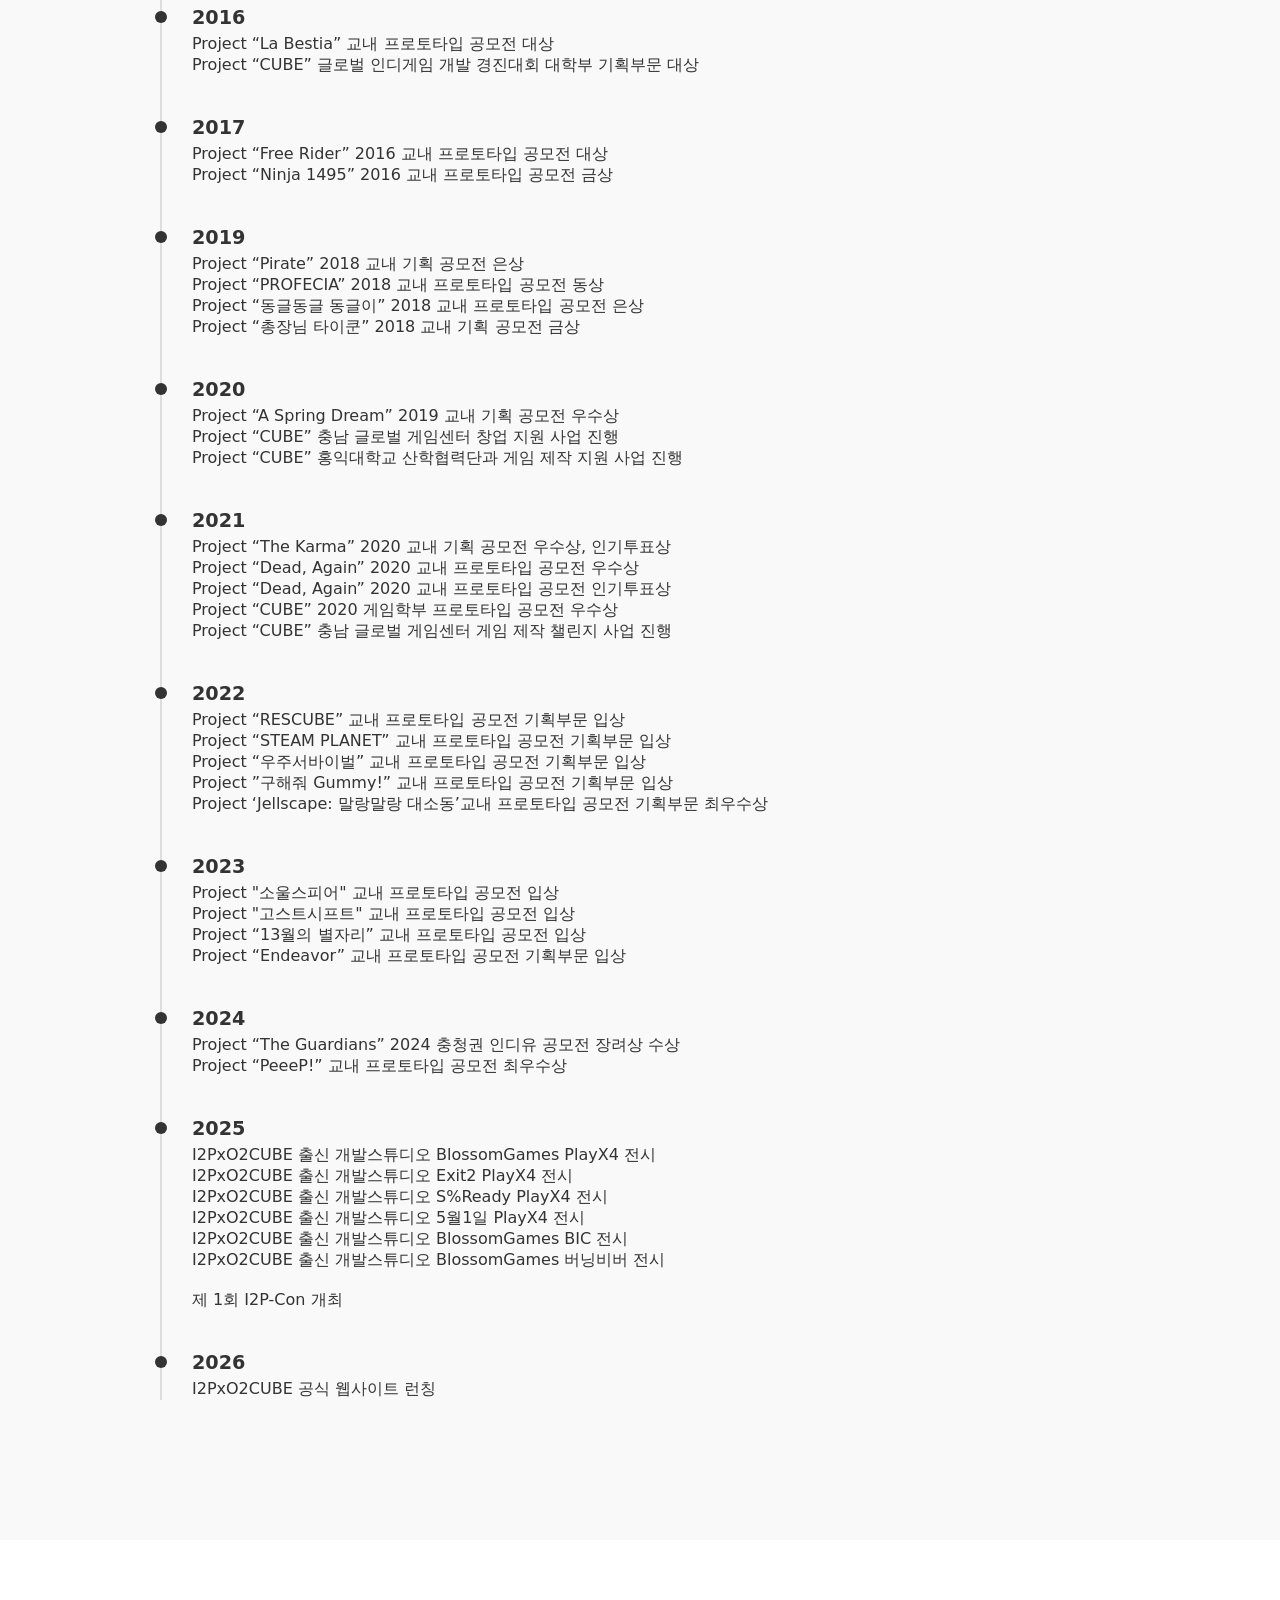
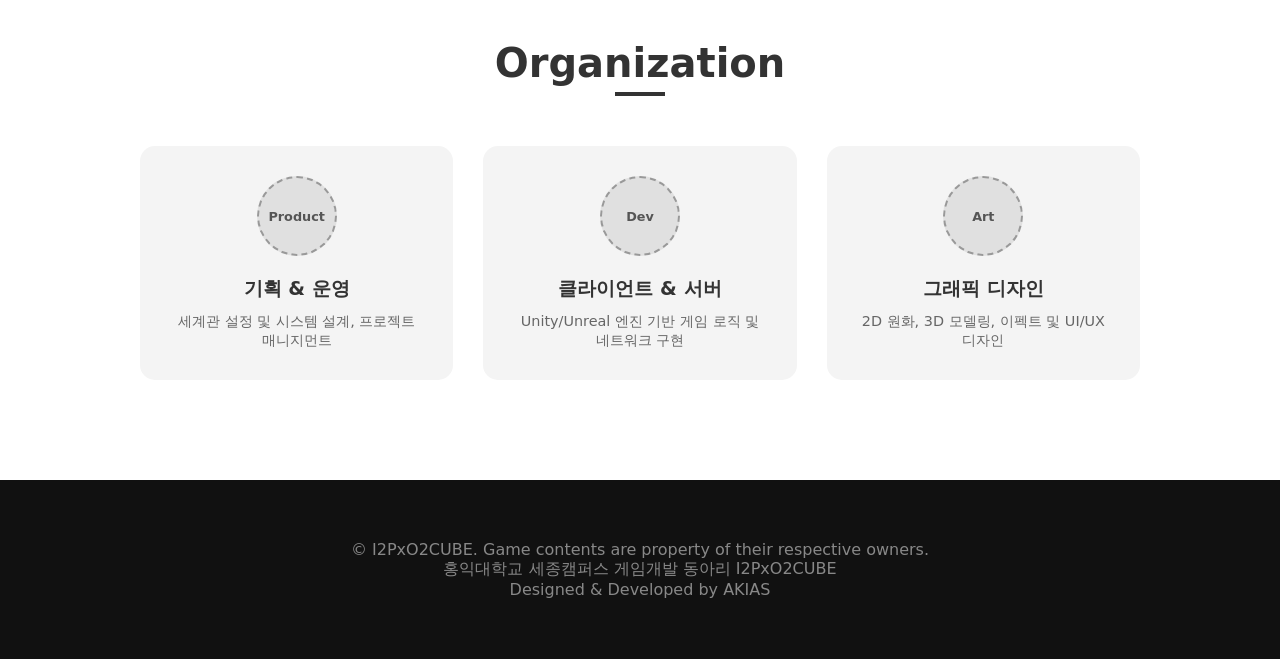
==== commit 7149ff6f: "1.0.6" ====
--- a/about.html
+++ b/about.html
@@ -58,7 +58,7 @@
             <div class="timeline">
                 <div class="history-item">
                     <span class="year">2006</span>
-                    <p>TEAM. O2CUBE 창설</p>]
+                    <p>TEAM. O2CUBE 창설</p>
                     <p>Project “CUDICE” UI KOREA 공모전 장려상</p>
                     <p>제 2회 G-STAR 전시</p>
                 </div>
--- a/style.css
+++ b/style.css
@@ -858,4 +858,227 @@
     .games-container.grid-mode {
         grid-template-columns: repeat(2, 1fr);
     }
+}
+@media (max-width: 768px) {
+
+    /* 1. 헤더: 모바일에서는 2줄로 변경 (로고 / 메뉴) */
+    header, header.scrolled {
+        flex-direction: column;
+        gap: 15px;
+        padding: 15px 20px;
+        height: auto; /* 고정 높이 해제 */
+    }
+
+    .gnb {
+        gap: 15px;
+        font-size: 0.9rem;
+        flex-wrap: wrap; /* 메뉴가 많으면 줄바꿈 */
+        justify-content: center;
+    }
+
+    .user-menu {
+        position: absolute; /* 우측 상단 고정 */
+        top: 15px;
+        right: 20px;
+    }
+
+    /* 2. 메인 히어로 섹션: 글씨 크기 조절 */
+    .hero-content {
+        left: 20px; /* 왼쪽 여백 줄임 */
+        bottom: 50px;
+        width: calc(100% - 40px); /* 화면 꽉 차게 */
+    }
+
+    .hero-title {
+        font-size: 2.5rem; /* 제목 크기 축소 (4rem -> 2.5rem) */
+        line-height: 1.2;
+    }
+
+    .hero-desc {
+        font-size: 1.1rem;
+        margin-bottom: 20px;
+    }
+
+    /* 3. 섹션 여백 정리 (양옆 60px -> 20px) */
+    .news-section, .games-section, .apply-container, .about-section {
+        padding: 60px 20px; /* 위아래는 유지, 양옆은 좁게 */
+    }
+
+    /* 4. 뉴스 그리드: 3열 -> 1열로 변경 (세로로 쭉 나열) */
+    .news-grid {
+        grid-template-columns: 1fr; /* 한 줄에 하나씩 */
+        gap: 40px;
+    }
+
+    /* 5. 섹션 헤더 (제목 + 더보기 버튼) 정렬 수정 */
+    .section-header {
+        align-items: center;
+        margin-bottom: 30px;
+    }
+    
+    .section-title {
+        font-size: 1.8rem; /* 섹션 제목 크기 축소 */
+    }
+
+    /* 6. 게임 슬라이더 카드 크기 조절 */
+    .game-banner {
+        min-width: 85vw; /* 화면 너비의 85%만큼 차지하게 */
+        height: 400px;   /* 높이 약간 줄임 */
+        margin-right: 15px;
+    }
+
+    /* 7. 상세 페이지 (Detail) 헤더 글씨 조절 */
+    .page-header h1 {
+        font-size: 2.2rem;
+    }
+    
+    .page-header p {
+        font-size: 1rem;
+        padding: 0 20px;
+        word-break: keep-all; /* 단어 단위 줄바꿈 */
+    }
+
+    /* 8. 지원하기 버튼 크기 조절 */
+    .btn-apply-google {
+        padding: 15px 30px;
+        font-size: 1.1rem;
+        width: 100%; /* 버튼이 꽉 차게 */
+    }
+}
+/* =========================================
+   [게임 리스트 모바일 최적화] style.css 맨 아래 추가
+   ========================================= */
+
+@media (max-width: 768px) {
+    
+    /* 1. 게임 리스트 컨테이너 여백 축소 */
+    .games-container {
+        padding: 40px 20px;
+        gap: 40px; /* 카드 사이 간격 줄임 */
+    }
+
+    /* 2. 게임 카드 세로 배치 강제 적용 */
+    .game-big-card, .game-big-card.reverse {
+        flex-direction: column !important; /* 무조건 세로 */
+        padding: 0;        /* 안쪽 여백 제거 (이미지 꽉 차게) */
+        gap: 0;
+        border-radius: 16px;
+        overflow: hidden;  /* 둥근 모서리 유지 */
+    }
+
+    /* 3. 카드 이미지 영역 */
+    .game-card-img {
+        width: 100%;
+        height: 220px;     /* 모바일에서 적당한 높이 */
+        border-radius: 0;  /* 카드 자체 둥글기가 있으므로 이미지 둥글기 제거 */
+    }
+
+    /* 4. 카드 텍스트 영역 */
+    .game-card-info {
+        padding: 25px 20px; /* 텍스트 여백 확보 */
+    }
+
+    .game-card-title {
+        font-size: 1.8rem; /* 제목 크기 조절 */
+        margin-bottom: 15px;
+    }
+
+    .game-card-desc {
+        font-size: 1rem;
+        margin-bottom: 20px;
+        /* 내용이 너무 길면 3줄까지만 표시 */
+        display: -webkit-box;
+        -webkit-line-clamp: 3;
+        -webkit-box-orient: vertical;
+        overflow: hidden;
+    }
+
+    /* 5. 버튼들을 꽉 차게 */
+    .game-card-btns {
+        flex-direction: column; /* 버튼도 세로로 쌓기 */
+        gap: 10px;
+    }
+
+    .btn-primary, .btn-secondary {
+        width: 100%;       /* 버튼 너비 100% */
+        text-align: center;
+    }
+}
+
+@media (max-width: 768px) {
+    
+    /* 1. 전체 컨테이너: 양옆 여백을 줄여서 화면을 넓게 씀 */
+    .games-container {
+        padding: 40px 20px; /* 위아래 40px, 양옆 20px */
+        gap: 40px;          /* 카드 사이 간격 */
+    }
+
+    /* 2. 게임 카드: 무조건 세로로 배치 (지그재그 제거) */
+    .game-big-card, 
+    .game-big-card.reverse { /* reverse 클래스도 강제로 덮어씌움 */
+        flex-direction: column !important; /* 이미지 위, 글자 아래 */
+        align-items: stretch; /* 가로로 꽉 차게 */
+        padding: 0;           /* 카드 안쪽 여백 제거 (이미지를 끝까지 붙이기 위해) */
+        height: auto;         /* 높이 자동 조절 */
+        border-radius: 16px;  /* 둥근 모서리 */
+        overflow: hidden;     /* 이미지가 튀어나오지 않게 자름 */
+        background: #fff;     /* 배경 흰색 */
+        box-shadow: 0 4px 15px rgba(0,0,0,0.08); /* 그림자 살짝 */
+    }
+
+    /* 3. 이미지 영역: 카드 상단에 꽉 차게 배치 */
+    .game-card-img {
+        width: 100%;          /* 가로 꽉 차게 */
+        height: 200px;        /* 높이는 적당히 고정 */
+        aspect-ratio: auto;   /* PC 비율 무시 */
+        border-radius: 0;     /* 이미지 자체 둥글기 제거 (카드 둥글기 따름) */
+        background-color: #eee;
+    }
+
+    /* 이미지가 찌그러지지 않고 잘 보이게 */
+    .game-actual-img {
+        width: 100%;
+        height: 100%;
+        object-fit: cover;
+    }
+
+    /* 4. 텍스트 정보 영역: 여백을 여기서 따로 줌 */
+    .game-card-info {
+        padding: 25px 20px;   /* 글자 주변 여백 */
+        text-align: left;     /* 왼쪽 정렬 */
+    }
+
+    /* 5. 제목 및 설명 글씨 크기 최적화 */
+    .game-card-tag {
+        font-size: 0.85rem;
+        margin-bottom: 8px;
+    }
+
+    .game-card-title {
+        font-size: 1.6rem;    /* 제목 너무 크지 않게 */
+        margin-bottom: 12px;
+        line-height: 1.3;
+    }
+
+    .game-card-desc {
+        font-size: 1rem;
+        color: #666;
+        line-height: 1.6;
+        margin-bottom: 25px;
+        word-break: keep-all; /* 단어 단위 줄바꿈 */
+    }
+
+    /* 6. 버튼: 모바일에서는 누르기 쉽게 꽉 채움 */
+    .game-card-btns {
+        display: flex;
+        flex-direction: column; /* 버튼을 세로로 쌓음 */
+        gap: 10px;              /* 버튼 사이 간격 */
+    }
+
+    .btn-primary, .btn-secondary {
+        width: 100%;           /* 버튼 가로 꽉 차게 */
+        text-align: center;    /* 글자 가운데 정렬 */
+        padding: 15px 0;       /* 터치 영역 확보를 위해 높이 키움 */
+        font-size: 1rem;
+    }
 }
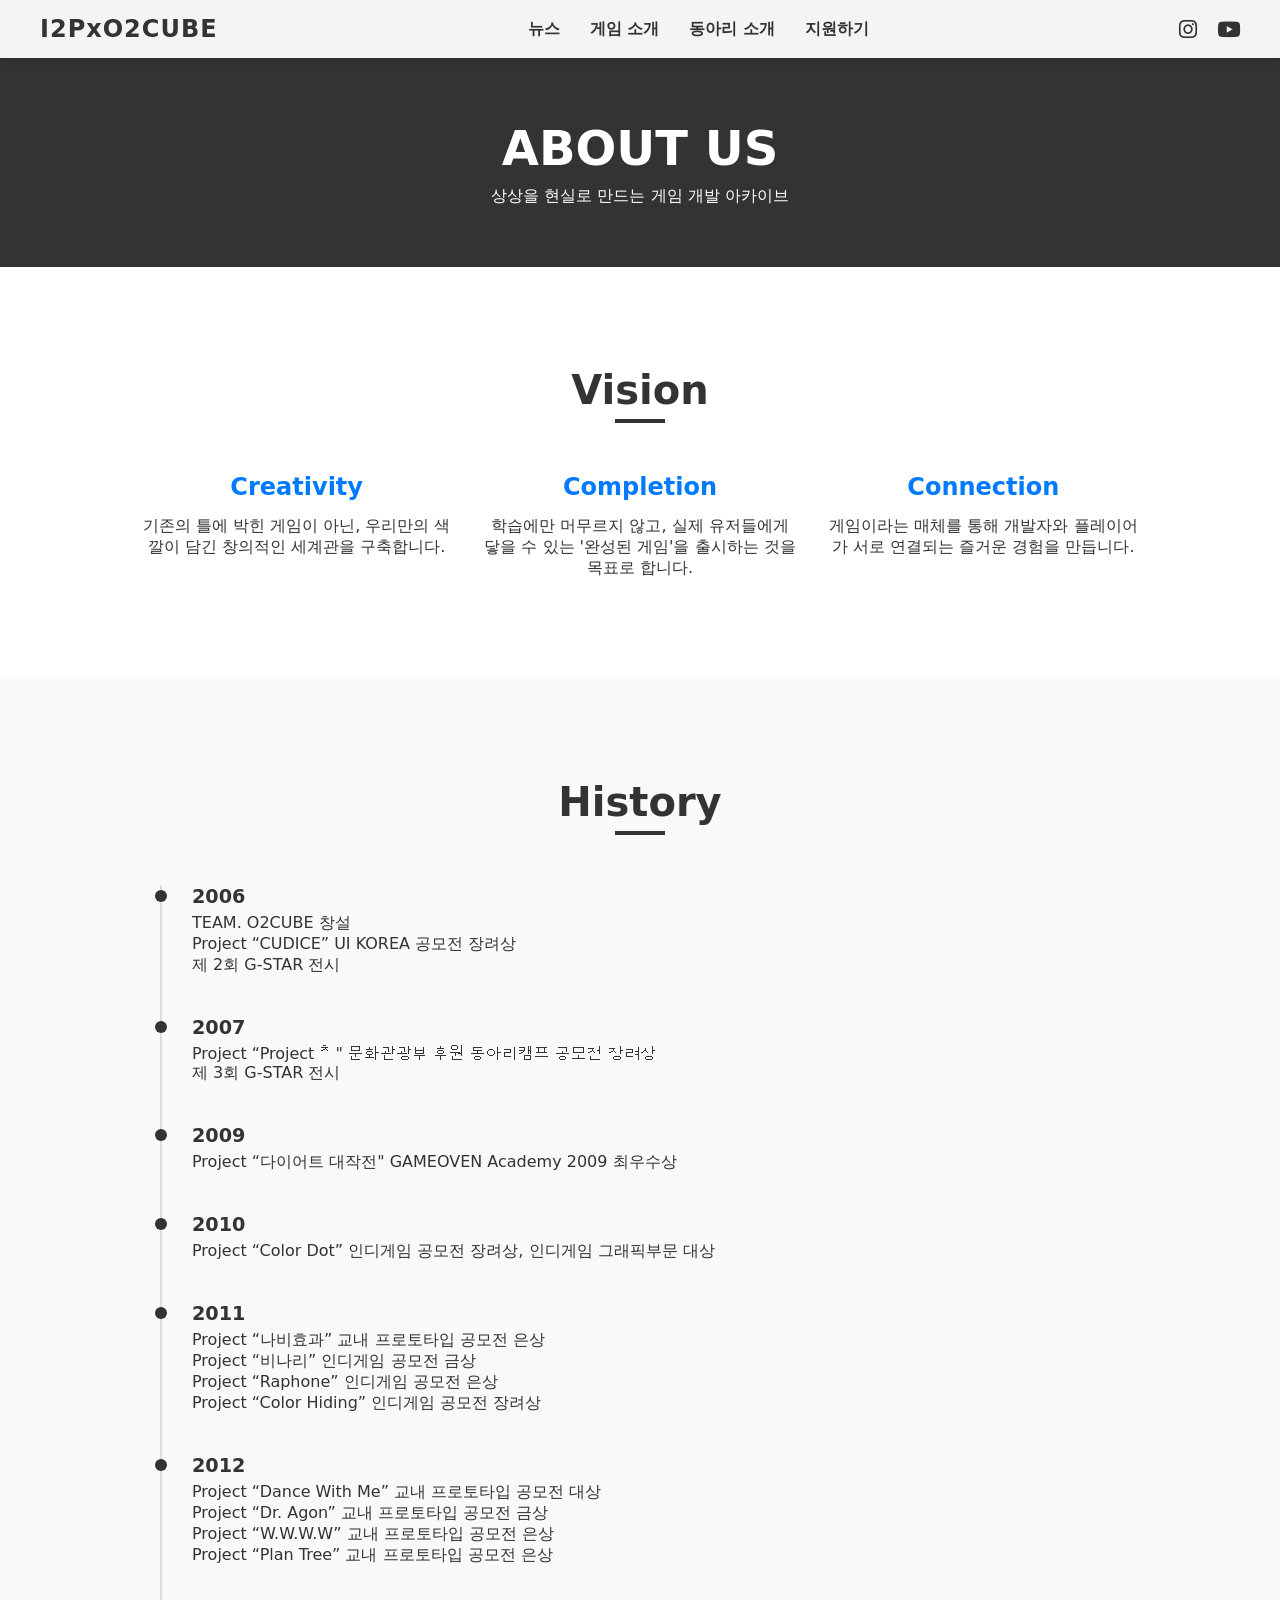
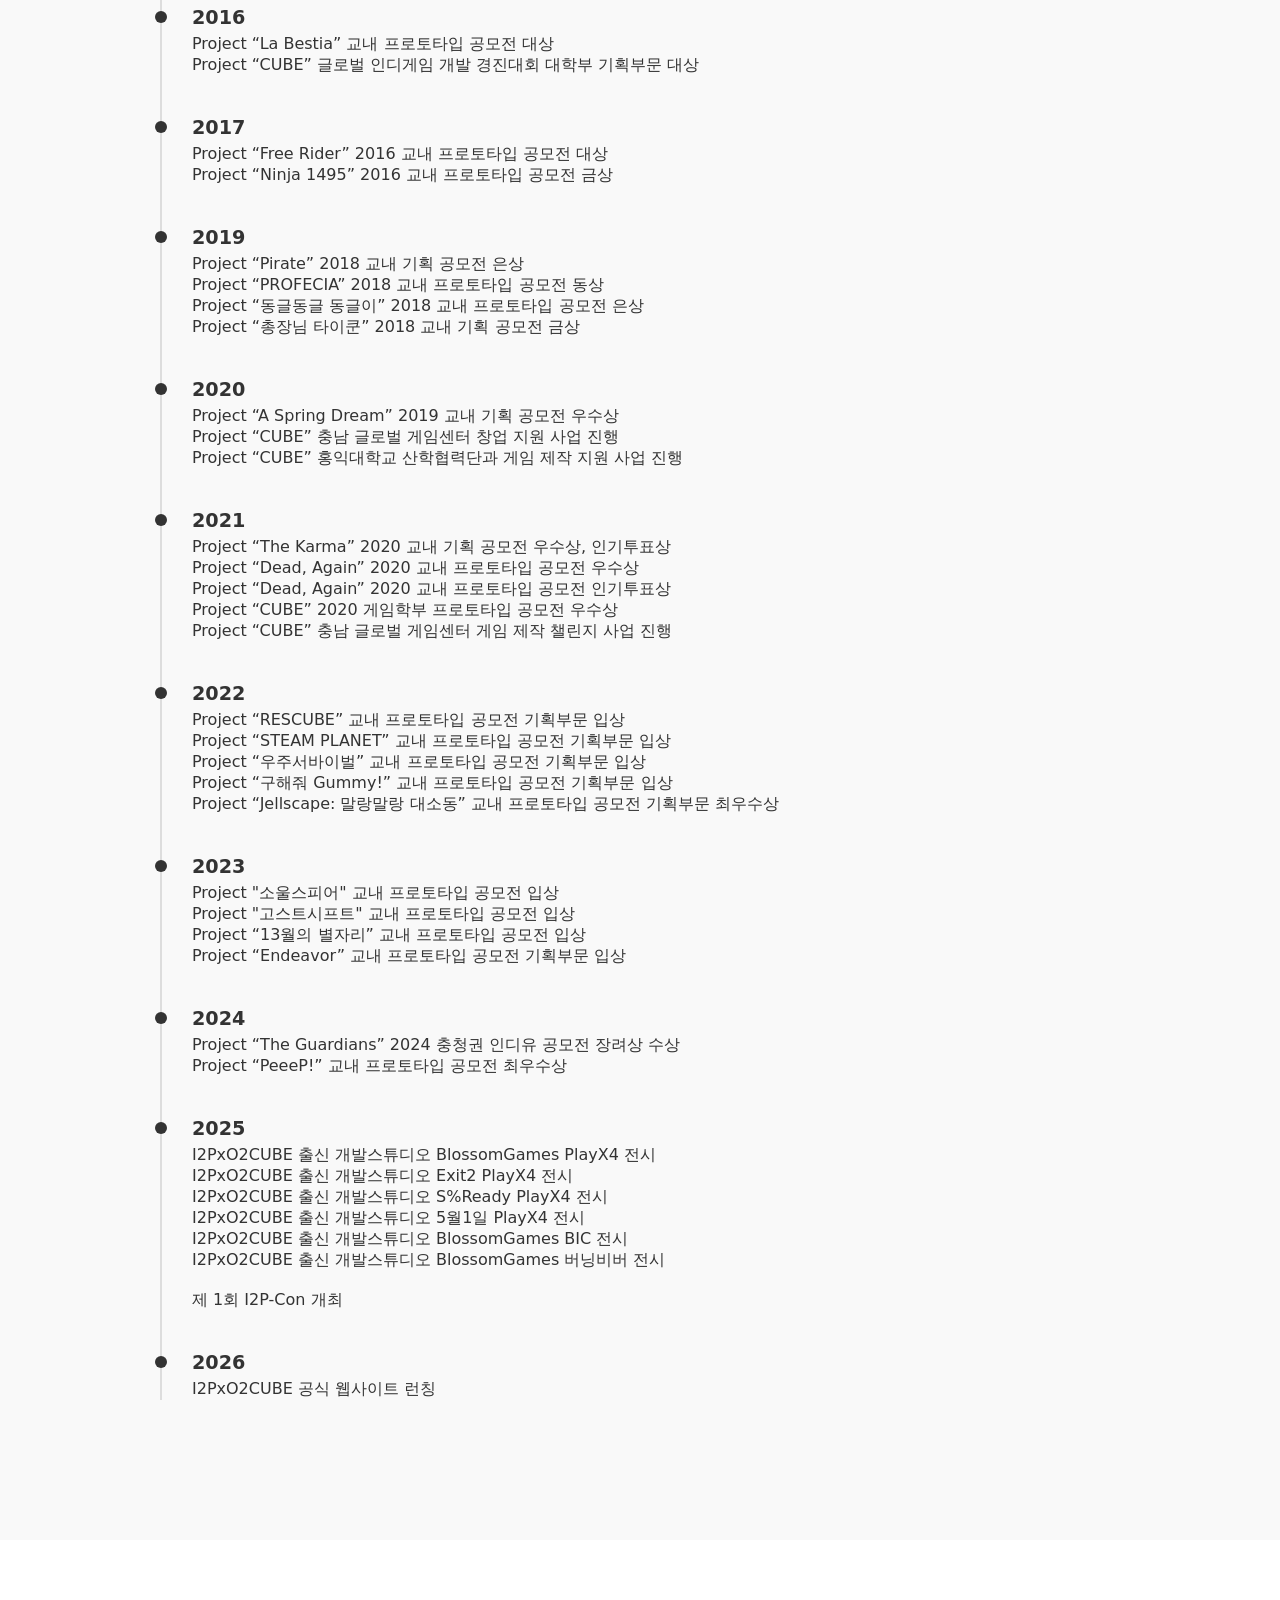
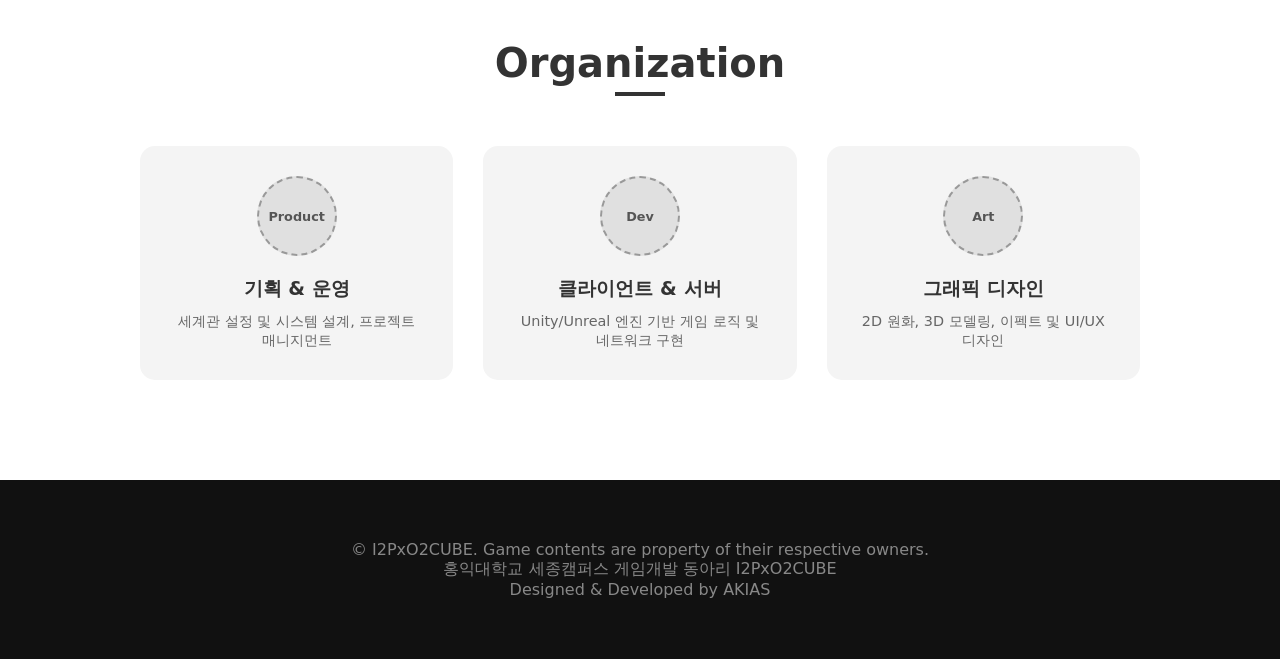
==== commit ee2a85a7: "0317" ====
--- a/about.html
+++ b/about.html
@@ -125,8 +125,8 @@
                     <p>Project “RESCUBE” 교내 프로토타입 공모전 기획부문 입상</p>
                     <p>Project “STEAM PLANET” 교내 프로토타입 공모전 기획부문 입상</p>
                     <p>Project “우주서바이벌” 교내 프로토타입 공모전 기획부문 입상</p>
-                    <p>Project ”구해줘 Gummy!” 교내 프로토타입 공모전 기획부문 입상</p>
-                    <p>Project ‘Jellscape: 말랑말랑 대소동’교내 프로토타입 공모전 기획부문 최우수상</p>
+                    <p>Project “구해줘 Gummy!” 교내 프로토타입 공모전 기획부문 입상</p>
+                    <p>Project “Jellscape: 말랑말랑 대소동” 교내 프로토타입 공모전 기획부문 최우수상</p>
                 </div>
                 <div class="history-item">
                     <span class="year">2023</span>
